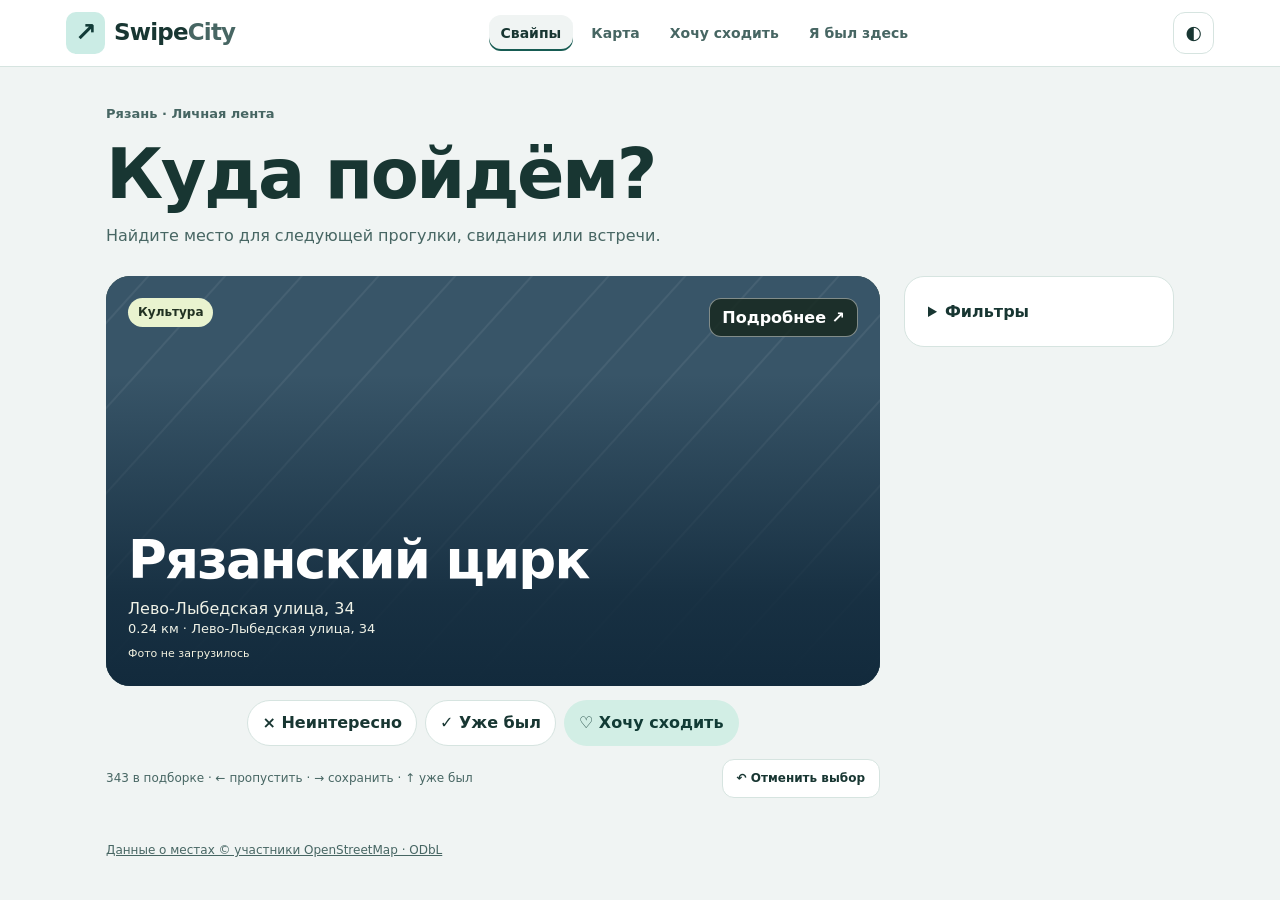
==== index.html @ a01ca1db "Add mobile SwipeCity for GitHub Pages" ====
<!doctype html>
<html lang="ru">
<head>
<meta charset="utf-8">
<meta name="viewport" content="width=device-width, initial-scale=1, viewport-fit=cover">
<meta name="theme-color" content="#eaf0f3">
<title>SwipeCity — куда пойти в Рязани</title>
<link rel="icon" href="./icon.svg">
<link rel="manifest" href="./manifest.webmanifest">
<link rel="stylesheet" href="./style.css">
<script src="./map.js" defer></script>
<script src="./local.js" defer></script><script src="./app.js" defer></script>
</head>
<body>
<header class="bar"><div class="bar-inner">
<a class="brand" href="#feed"><span class="brand-icon">↗</span>Swipe<span>City</span></a>
<nav aria-label="Разделы">
<a href="#feed" data-tab="feed">Свайпы</a>
<a href="#map" data-tab="map">Карта</a>
<a href="#saved" data-tab="saved">Хочу сходить</a>
<a href="#visits" data-tab="visits">Я был здесь</a>
</nav>
<button id="theme" class="icon" aria-label="Переключить тему">◐</button>
</div></header>
<main id="main" aria-busy="true"><p class="panel">Загружаем SwipeCity…</p></main>
<footer class="data-credit"><a href="https://www.openstreetmap.org/copyright" target="_blank" rel="noopener">Данные о местах © участники OpenStreetMap · ODbL</a></footer>
<p id="notice" class="notice" role="status" hidden></p>
<dialog id="dialog"></dialog>
</body>
</html>
---- style.css ----
*{box-sizing:border-box}
:root{color-scheme:light;--bg:#f6f5ee;--surface:#fffef9;--ink:#19281e;--muted:#536354;--line:#dce2d4;--green:#ddf176;--forest:#172c22;--red:#9c3e39}
:root[data-theme=dark]{color-scheme:dark;--bg:#151d17;--surface:#202d23;--ink:#f2f5e8;--muted:#b5c3b0;--line:#3d4f40;--red:#ffa59a}
body{margin:0;background:var(--bg);color:var(--ink);font-family:system-ui,"Segoe UI",sans-serif}
button,input,select,textarea{font:inherit}
button,a,input,select,textarea{touch-action:manipulation}
button{cursor:pointer;color:inherit;background:var(--surface);border:1px solid var(--line);border-radius:12px;padding:10px 14px;font-weight:650}
button:disabled{opacity:.55;cursor:wait}
button:hover{border-color:var(--muted)}
:focus-visible{outline:3px solid #719b2e;outline-offset:4px}
a{color:inherit}
.bar{border-bottom:1px solid var(--line);background:var(--surface)}
.bar-inner{max-width:1200px;margin:auto;min-height:74px;padding:12px 26px;display:flex;justify-content:space-between;align-items:center;gap:20px}
.brand{display:inline-flex;gap:0;align-items:center;font-weight:850;font-size:23px;letter-spacing:-.05em;text-decoration:none;white-space:nowrap}
.brand>span:last-child{color:var(--muted)}
.brand-icon{margin-right:9px;border-radius:10px;background:var(--green);color:#172519;padding:2px 9px;font-size:26px}
nav{display:flex;gap:6px}
nav a{padding:8px 12px;border-radius:10px;white-space:nowrap;text-decoration:none;color:var(--muted);font-size:14px;font-weight:650}
nav a[aria-current=page]{background:var(--bg);color:var(--ink)}
.icon{font-size:19px;padding:6px 11px}
main{max-width:1120px;margin:0 auto;padding:38px 26px 44px}
.data-credit{max-width:1120px;margin:0 auto;padding:0 26px 22px;color:var(--muted);font-size:12px}
h1,h2,h3,p{margin:0}h1{font-size:clamp(37px,6vw,70px);line-height:.98;letter-spacing:-.07em}h2{font-size:25px;letter-spacing:-.035em}h3{letter-spacing:-.02em}
.kicker{display:flex;align-items:center;gap:7px;font-size:13px;font-weight:800;letter-spacing:.06em;text-transform:uppercase;margin-bottom:13px;color:var(--muted)}
.kicker::before{content:"";display:inline-block;background:#9cb845;width:8px;height:8px;border-radius:50%}
.intro{margin-bottom:28px}.intro p:last-child{margin-top:13px;color:var(--muted)}
.layout{display:grid;grid-template-columns:minmax(0,1fr) 270px;gap:24px;align-items:start}
.panel{border:1px solid var(--line);background:var(--surface);border-radius:20px;padding:23px}
.stack{display:grid;gap:14px}.spread{display:flex;align-items:center;justify-content:space-between;gap:12px;flex-wrap:wrap}
label{display:grid;gap:7px;font-size:14px;font-weight:650}
input,select,textarea{width:100%;background:var(--bg);border:1px solid var(--line);color:var(--ink);border-radius:10px;padding:9px 11px}
fieldset{margin:0;padding:0;border:0;min-width:0}legend{margin-bottom:8px;font-size:14px;font-weight:650}
.chips{display:flex;gap:6px;flex-wrap:wrap}.chip{padding:6px 9px;border-radius:99px;border:1px solid var(--line);cursor:pointer;font-size:12px;display:flex;gap:5px;align-items:center}.chip:has(:checked){background:var(--green);color:#182318}.chip input{width:auto;margin:0;accent-color:#42612d}
.card{min-height:410px;position:relative;isolation:isolate;overflow:hidden;border-radius:24px;background:#213d32;color:#fff;display:flex;flex-direction:column;justify-content:space-between;padding:22px;touch-action:pan-y;animation:appear .24s ease-out}
.card::after{content:"";position:absolute;z-index:-1;inset:0;background:linear-gradient(0deg,#101b15 0%,#101b15bf 23%,transparent 74%)}
.card img{position:absolute;z-index:-2;inset:0;width:100%;height:100%;object-fit:cover;pointer-events:none}
.card-bg{position:absolute;inset:0;z-index:-3;background:repeating-radial-gradient(ellipse at 95% 14%,transparent 0 22px,#f6ffd122 23px 24px,transparent 25px 38px),linear-gradient(130deg,#55734d,#233b30 57%,#75854c)}
.card[data-cat=culture] .card-bg{background:repeating-radial-gradient(ellipse at 90% 14%,transparent 0 18px,#fff2d826 19px 20px,transparent 21px 35px),linear-gradient(130deg,#816648,#30352a 65%,#807b55)}
.card h2{font-size:clamp(31px,5vw,53px);line-height:.99;letter-spacing:-.055em;margin-bottom:10px}
.card p{max-width:470px;color:#f0f2e7;line-height:1.4}
.card-top{display:flex;justify-content:space-between;align-items:start;gap:10px}
.tag{border-radius:99px;background:#e9f3cf;color:#223222;padding:6px 10px;font-size:12px;font-weight:750}
.card .details{background:#182a20d9;color:#fff;border-color:#ffffff72;padding:7px 12px}
.photo-credit{display:inline-block;font-size:11px;margin-top:8px;color:#fafbea}.no-photo{display:inline-block;color:#f2f1df;font-size:11px;margin-top:8px}
.controls{display:flex;justify-content:center;flex-wrap:wrap;gap:8px;margin-top:14px}.controls button{min-height:46px}.positive{background:var(--green);color:#182318;border-color:transparent}.danger{color:var(--red)}
.muted,.hint{color:var(--muted)}.hint{font-size:13px;line-height:1.4}.center{text-align:center}.key{font-size:12px;margin-top:13px}
.empty{min-height:220px;display:grid;align-content:center;gap:9px}.narrow{max-width:620px}.row{display:grid;gap:8px}.row h2{font-size:22px}.row .spread{justify-content:start}
.badge{background:var(--bg);border-radius:12px;padding:8px 10px;font-size:13px}.notice{position:fixed;z-index:5;bottom:18px;left:50%;transform:translateX(-50%);width:max-content;max-width:calc(100% - 24px);background:var(--forest);color:#fff;border:1px solid #789771;padding:12px 16px;border-radius:12px}
dialog{width:min(510px,calc(100% - 28px));max-height:90vh;background:var(--surface);color:var(--ink);border:1px solid var(--line);border-radius:20px;padding:22px}dialog::backdrop{background:#111a15aa}
dialog img{width:100%;max-height:240px;object-fit:cover;border-radius:12px}.close{float:right;margin-left:8px}.result-top{border-color:#91a747}.room-link{display:flex;gap:8px}.room-link input{min-width:0}
@keyframes appear{from{opacity:.5;transform:translateY(5px)}to{opacity:1;transform:translateY(0)}}
@media(max-width:760px){.bar-inner{flex-wrap:wrap;padding:10px 16px;gap:6px}.bar-inner nav{width:100%;order:3;overflow:auto}.bar-inner nav a{padding:8px 9px}.layout{grid-template-columns:1fr}main{padding:25px 14px 32px}.card{min-height:370px;padding:16px}.intro{margin-bottom:18px}.panel{padding:16px}}
@media(prefers-reduced-motion:reduce){*,*::before,*::after{animation:none!important;scroll-behavior:auto!important}}

/* City map and shared navigation */
:root{--bg:#eaf0f3;--surface:#fff;--ink:#152838;--muted:#4a606f;--line:#cbd8df;--green:#cbece5;--forest:#15394b;--red:#a23f49;--city-accent:#165b52;--city-map-bg:#dbe8e6}
:root[data-theme=dark]{--bg:#17242f;--surface:#223543;--ink:#f0f6fa;--muted:#b1c5d2;--line:#405765;--red:#ffb3b8;--city-accent:#a8e2d5;--city-map-bg:#304752}
.brand-icon{background:#cbece5;color:#123c38}.positive,.chip:has(:checked){color:#113b35}
.bar-inner{min-height:62px}.bar-inner nav a{border-radius:5px}.bar-inner nav a[aria-current=page]{box-shadow:inset 0 -2px var(--city-accent)}
.intro .kicker{letter-spacing:0;text-transform:none;font-weight:650}.intro .kicker::before{display:none}
.card{animation:none}.card-bg,.card[data-cat=culture] .card-bg{background:repeating-linear-gradient(132deg,transparent 0 30px,#ffffff11 31px 32px,transparent 33px 57px),#385568}.card[data-cat=nature] .card-bg{background-color:#396259}.card::after{background:linear-gradient(0deg,#122a3c 0%,#122a3cd9 22%,transparent 76%)}
main:has(.city-board){max-width:1430px;padding-top:23px;padding-bottom:16px}.city-heading{display:grid;gap:14px;margin-bottom:16px}.city-heading h1{font-size:clamp(30px,4vw,50px);letter-spacing:-.055em}.city-filters{display:flex;gap:6px;overflow:auto;padding:2px 2px 5px}.city-filters button{white-space:nowrap;padding:7px 12px;font-size:13px;border-radius:5px}.city-filters [aria-pressed=true]{background:var(--forest);color:#fff;border-color:transparent}
.city-grid{display:grid;grid-template-columns:minmax(0,1fr) clamp(285px,28vw,350px);gap:16px;align-items:start}.city-viewport{position:relative;isolation:isolate;overflow:hidden;border:1px solid var(--line);border-radius:12px;background:var(--city-map-bg)}.city-map{height:clamp(430px,64vh,780px);background:var(--city-map-bg)}.city-locate,.city-status{position:absolute;z-index:500;top:13px;background:var(--surface);color:var(--ink);box-shadow:0 3px 12px #122a3c26}.city-locate{right:13px;border-radius:6px;padding:8px 12px}.city-status{left:13px;max-width:56%;font-size:13px;padding:8px 10px;border-radius:5px}.city-key{display:flex;align-items:center;gap:8px;font-size:12px;color:var(--muted);margin:12px 0}.city-key span{display:inline-block;width:9px;height:9px;border-radius:50%;margin-left:8px}.city-key span:first-child{margin-left:0}.key-place{background:#165b52}.key-self{background:#2167e3}.key-friend{background:#a63d48}
.city-sidebar{background:var(--surface);border:1px solid var(--line);border-radius:9px}.city-sidebar summary{cursor:pointer;padding:14px;font-size:19px;font-weight:760}.city-sidebar summary span:not(:empty){font-weight:600;font-size:13px;margin-left:6px;color:var(--muted)}.city-sidebar-body{display:grid;gap:14px;padding:0 14px 14px}.city-sidebar input,.city-sidebar button{font-size:13px;border-radius:6px;padding:8px 9px}.city-sidebar label{margin-bottom:5px}.city-sidebar .city-accent{background:var(--green);color:#113b35}.city-people{display:grid;gap:7px;color:var(--muted);font-size:13px}.city-person{display:grid;grid-template-columns:28px minmax(0,1fr);align-items:center;gap:7px;border-top:1px solid var(--line);padding-top:8px}.city-person strong{color:var(--ink);overflow-wrap:anywhere}.city-avatar{display:grid;place-items:center;color:#782e39;background:#f1d8da;width:28px;height:28px;border-radius:50%;font-weight:750}.city-person-actions{grid-column:2;display:flex;flex-wrap:wrap;gap:5px}.city-sharing{display:grid;gap:7px;padding-top:11px;border-top:1px solid var(--line)}
@media(max-width:799px){main:has(.city-board){padding:16px 12px}.city-grid{grid-template-columns:1fr;gap:9px}.city-map{height:clamp(375px,60dvh,600px)}.city-heading{gap:9px;margin-bottom:9px}.city-sidebar summary{padding:10px 12px}}

:root{--bg:#f0f4f3;--surface:#fff;--ink:#183632;--muted:#476663;--line:#d6e4e0;--green:#d2eee5;--city-map-bg:#e4ede8}
:root[data-theme=dark]{--bg:#172a28;--surface:#223835;--ink:#eff9f5;--muted:#b2d0c8;--line:#405a53;--city-map-bg:#354b43}
body{font-family:"Segoe UI Variable Text","Segoe UI",system-ui,sans-serif;line-height:1.45;-webkit-font-smoothing:antialiased}
h1,h2,h3,.brand{font-family:"Segoe UI Variable Display","Segoe UI Variable Text","Segoe UI",system-ui,sans-serif;letter-spacing:-.035em}
h1{font-weight:760;line-height:1.07}.brand{font-weight:760}.card h2{line-height:1.05;letter-spacing:-.035em}
button,nav a,input,select,textarea,.bar-inner nav a,.city-filters button,.city-sidebar input,.city-sidebar button{border-radius:12px}
.city-filters button{border-radius:999px}.city-heading h1{letter-spacing:-.036em}
.city-viewport,.city-sidebar{border-radius:23px}.city-sidebar summary{padding:16px}.city-sidebar-body{padding:0 16px 16px}
.city-map{position:relative;overflow:hidden;touch-action:none;cursor:grab;isolation:isolate}
.city-map.dragging{cursor:grabbing}.city-tiles,.city-pins{position:absolute;inset:0}.city-pins{pointer-events:none}
.city-tiles img{position:absolute;top:0;left:0;width:256px;height:256px;user-select:none;pointer-events:none;filter:saturate(.82) contrast(.96)}
.city-locate{border-radius:999px}.city-zoom{position:absolute;z-index:501;right:13px;bottom:33px;display:grid;gap:6px}
.city-zoom button{width:42px;height:42px;padding:0;border-radius:50%;font-size:23px;line-height:1;background:var(--surface);box-shadow:0 2px 8px #17352622}
.city-attribution{position:absolute;right:8px;bottom:5px;background:#fffffff0;color:#274039;font-size:11px;padding:1px 5px;border-radius:5px;z-index:500}
.board-pin{position:absolute;transform:translate(-50%,-50%);display:grid;place-items:center;width:34px;height:34px;padding:0;border:2px solid white;border-radius:50%;font-size:16px;font-weight:750;line-height:1;color:white;background:#267c69;box-shadow:0 2px 9px #18362b55;pointer-events:auto}
.board-pin:hover{border-color:white}.map-cluster{background:#24554e;font-size:13px}.map-food{background:#a45939}.map-culture{background:#675687}.map-active{background:#347294}.map-fun{background:#a55d26}.map-friend{background:#a54567;z-index:3}.map-self{background:#276bd1;z-index:4;width:42px;height:29px;border-radius:100px;font-size:12px;pointer-events:none}
.city-handle{font-size:14px}.city-register{color:var(--city-accent);font-size:14px}.controls button{border-radius:999px}

.mobile-filters summary{font-weight:700;cursor:pointer}.mobile-filters form{margin-top:14px}.city-grid{grid-template-columns:minmax(0,1fr)}
@media(max-width:680px){
body{padding-bottom:calc(72px + env(safe-area-inset-bottom))}.bar-inner{padding-left:16px;padding-right:16px}
.bar nav{position:fixed;bottom:0;left:0;right:0;z-index:800;display:grid;grid-template-columns:repeat(4,minmax(0,1fr));width:100%;padding:5px 7px calc(5px + env(safe-area-inset-bottom));background:var(--surface);border-top:1px solid var(--line);gap:4px}
.bar nav a{white-space:normal;line-height:1.15;text-align:center;display:grid;place-items:center;min-height:48px;font-size:12px;padding:6px 2px}
.intro h1{font-size:clamp(31px,8vw,45px)}.intro .kicker{margin-bottom:6px}.intro p:last-child{display:none}
main{padding-top:15px}.card{min-height:clamp(290px,50svh,510px)}.controls button{min-height:46px;padding:8px;font-size:13px}.notice{bottom:calc(76px + env(safe-area-inset-bottom))}.city-map{height:56svh}
}
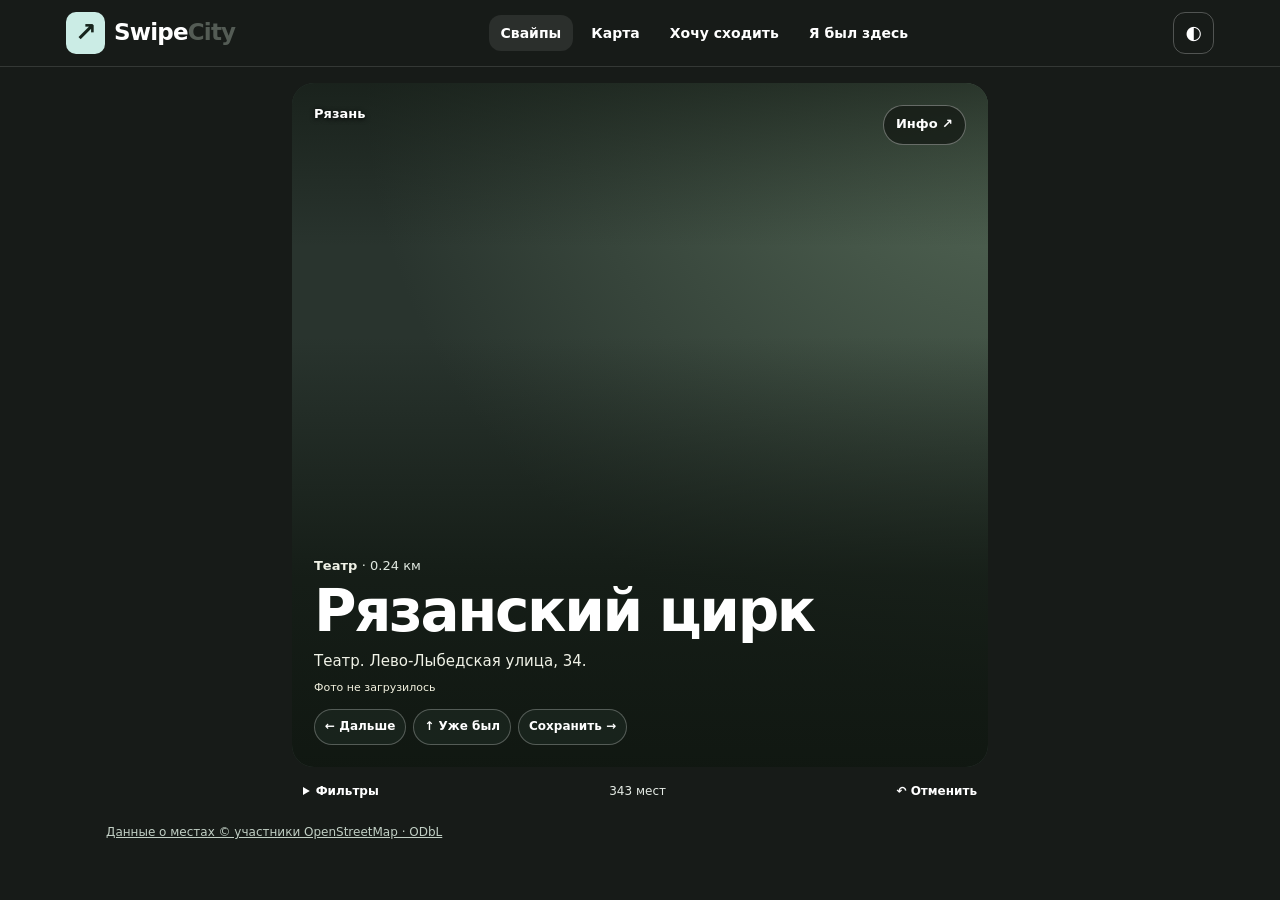
==== commit d4aa33e8: "Redesign SwipeCity discovery and verify place descriptions" ====
--- a/index.html
+++ b/index.html
@@ -7,9 +7,9 @@
 <title>SwipeCity — куда пойти в Рязани</title>
 <link rel="icon" href="./icon.svg">
 <link rel="manifest" href="./manifest.webmanifest">
-<link rel="stylesheet" href="./style.css">
+<link rel="stylesheet" href="./style.css?v=2">
 <script src="./map.js" defer></script>
-<script src="./local.js" defer></script><script src="./app.js" defer></script>
+<script src="./local.js?v=2" defer></script><script src="./app.js?v=2" defer></script>
 </head>
 <body>
 <header class="bar"><div class="bar-inner">
--- a/style.css
+++ b/style.css
@@ -90,3 +90,50 @@
 .intro h1{font-size:clamp(31px,8vw,45px)}.intro .kicker{margin-bottom:6px}.intro p:last-child{display:none}
 main{padding-top:15px}.card{min-height:clamp(290px,50svh,510px)}.controls button{min-height:46px;padding:8px;font-size:13px}.notice{bottom:calc(76px + env(safe-area-inset-bottom))}.city-map{height:56svh}
 }
+
+/* Photo-first discovery and place sheet */
+:root{--bg:#f7f7f4;--surface:#fff;--ink:#202420;--muted:#545c55;--line:#e3e6df;--green:#dcebdc;--forest:#263d31}
+body{font-family:system-ui,"Segoe UI",sans-serif}
+.feed-page{background:#171b18;color:#fff}
+.feed-page .bar{background:#171b18;border-color:#ffffff20;color:#fff}
+.feed-page .bar a,.feed-page .bar button{color:#fff}
+.feed-page .bar .icon{background:transparent;border-color:#ffffff40}
+.feed-page .bar nav a[aria-current=page]{background:#ffffff16;box-shadow:none}
+.feed-page .brand-icon{color:#18251d}
+main:has(.discover){max-width:740px;padding:16px 22px 8px}
+.discover{display:grid;gap:0}
+.immersive-card{height:min(76dvh,800px);min-height:470px;border-radius:22px;padding:22px;touch-action:none;transform:translateX(var(--drag,0));background:#29342e}
+.immersive-card::after{background:linear-gradient(180deg,#1017119c,transparent 24%,transparent 37%,#101711c9 72%,#101711fa)}
+.immersive-card .card-bg,.immersive-card[data-cat=culture] .card-bg{background:radial-gradient(ellipse at 110% 0%,#576c59,transparent 64%),#29342e}
+.immersive-card img{object-position:center 44%}
+.feed-city{font-size:13px;font-weight:650;text-shadow:0 1px 5px #000}
+.immersive-card .details{background:#141914bd;border-color:#ffffff56;font-size:13px;border-radius:999px;min-height:40px}
+.place-intro{max-width:570px}
+.place-intro h1{font-size:clamp(32px,5.7vw,58px);letter-spacing:-.04em;text-wrap:balance;margin:5px 0 8px}
+.place-intro .place-kind{font-size:13px;font-weight:700}.place-kind span{color:#e0e8e0;font-weight:500}
+.place-preview{display:-webkit-box;-webkit-line-clamp:2;-webkit-box-orient:vertical;overflow:hidden;font-size:15px}
+.swipe-hints{display:flex;flex-wrap:wrap;gap:5px 7px;margin-top:12px}
+.swipe-hints button{border:1px solid #ffffff42;color:#fff;background:#1d2821b5;padding:5px 10px;min-height:36px;border-radius:999px;font-size:12px;white-space:nowrap;font-weight:560}
+.swipe-feedback{display:none;position:absolute;top:24%;left:50%;transform:translateX(-50%);background:#152219ea;color:white;border:1px solid #ffffff62;border-radius:999px;padding:9px 15px;white-space:nowrap;font-weight:700}
+.immersive-card[data-gesture=like] .swipe-feedback,.immersive-card[data-gesture=skip] .swipe-feedback,.immersive-card[data-gesture=visit] .swipe-feedback{display:block}
+.immersive-card[data-gesture=like] .swipe-feedback::before{content:"♡ Сохранить"}.immersive-card[data-gesture=skip] .swipe-feedback::before{content:"← Дальше"}.immersive-card[data-gesture=visit] .swipe-feedback::before{content:"↑ Уже был"}
+.feed-tools{display:flex;align-items:start;justify-content:space-between;gap:8px;padding:9px 2px;color:#e5ebe5;font-size:12px;position:relative}
+.feed-tools>span{padding:7px 0}.feed-tools summary,.feed-tools>button{cursor:pointer;padding:7px 9px;border:0;color:#fff;background:transparent;font:inherit;font-weight:650}.feed-tools .mobile-filters form{position:absolute;z-index:20;bottom:100%;left:0;width:min(325px,calc(100vw - 18px));padding:15px;border-radius:15px;background:var(--surface);color:var(--ink);box-shadow:0 5px 24px #0006}.feed-page .data-credit{color:#c1cfc4}
+dialog:has(.place-sheet){padding:0;border:0;width:min(540px,calc(100% - 20px));border-radius:22px;max-height:min(87dvh,850px)}
+dialog:has(.place-sheet) .close{position:sticky;top:10px;z-index:2;margin:10px 9px -49px 0;color:white;background:#1a231cf0;border-color:#ffffff50;border-radius:999px;font-size:12px;min-height:39px}
+.sheet-hero{position:relative;isolation:isolate;display:flex;align-items:end;min-height:205px;background:#293831;color:#fff;padding:22px;overflow:hidden}
+.sheet-hero:has(img){min-height:245px}.sheet-hero::after{content:"";position:absolute;inset:0;z-index:-1;background:linear-gradient(0deg,#111913ec,transparent 84%)}
+.sheet-hero img{position:absolute;inset:0;z-index:-2;width:100%;height:100%;max-height:none;object-fit:cover;border-radius:0}
+.sheet-hero h2{font-size:clamp(26px,5vw,37px);line-height:1.08}.sheet-hero span{font-size:13px;color:#e1e9e3}
+.sheet-content{display:grid;gap:16px;padding:20px}.sheet-description{font-size:16px;line-height:1.5}
+.sheet-content dl{margin:0;display:grid;gap:8px}.sheet-content dl:empty{display:none}.sheet-content dl>div{padding:8px 0;border-top:1px solid var(--line)}
+.sheet-content dt{font-size:12px;color:var(--muted)}.sheet-content dd{margin:0;font-weight:650}
+.route-link{display:flex;justify-content:space-between;background:var(--forest);color:white;border-radius:10px;padding:11px 13px;text-decoration:none;font-weight:700}
+.sheet-links{display:flex;flex-wrap:wrap;gap:10px 16px;font-size:13px}.sheet-credit .photo-credit,.sheet-credit .no-photo{color:var(--muted);margin:0}
+@media(max-width:680px){
+  main:has(.discover){padding:0 0 3px}.feed-page .bar nav{background:#171b18;border-top-color:#ffffff25}.feed-page .bar-inner{min-height:46px;padding-block:5px}
+  .immersive-card{border-radius:0;height:calc(100dvh - 148px - env(safe-area-inset-bottom));min-height:420px;padding:14px 15px 17px}
+  .feed-tools{padding-inline:9px}.place-intro h1{font-size:clamp(31px,8vw,47px)}
+  dialog:has(.place-sheet){position:fixed;inset:auto 0 0;margin:0;width:100%;max-width:none;max-height:90dvh;border-radius:22px 22px 0 0}
+  .sheet-content{padding-bottom:calc(20px + env(safe-area-inset-bottom))}
+}
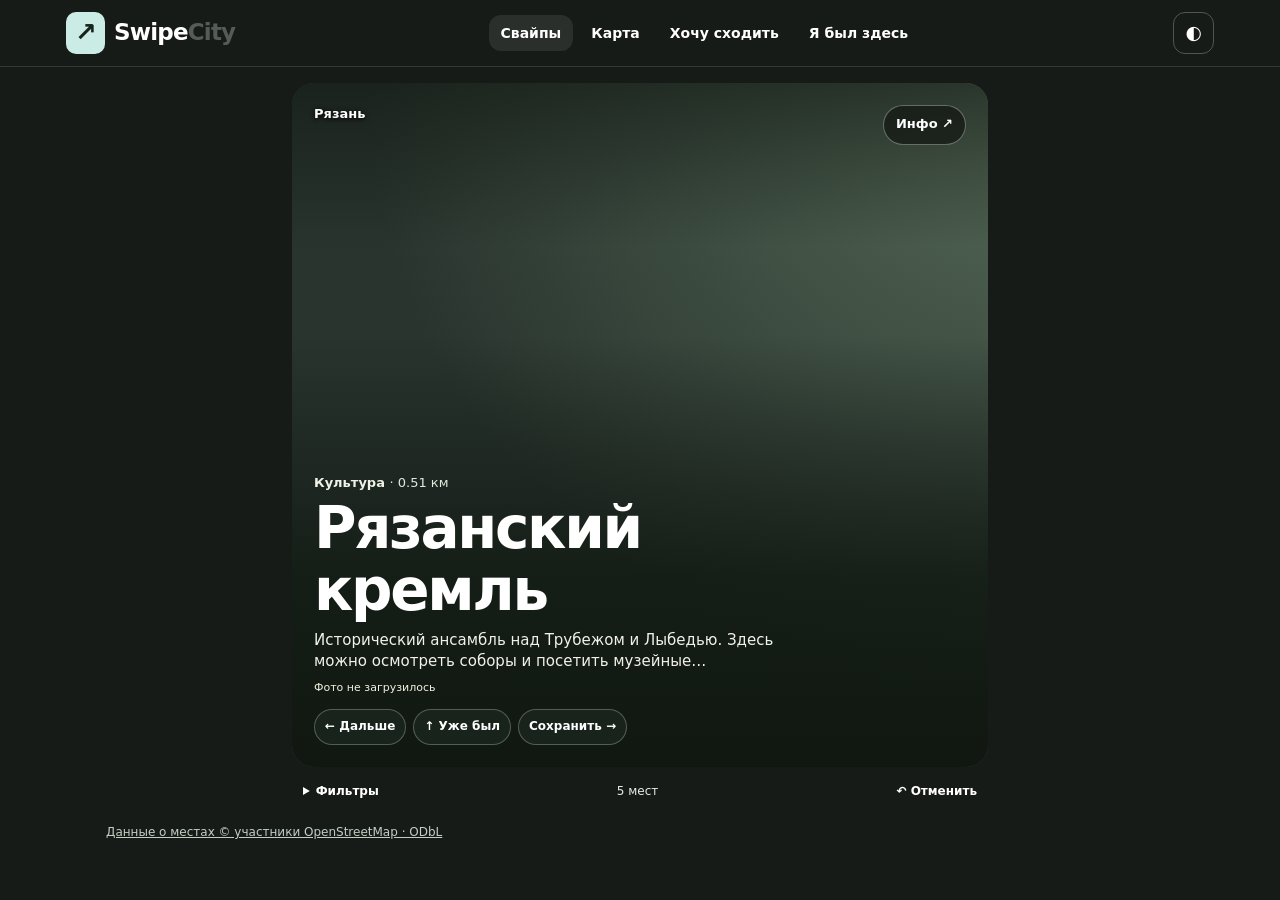
==== commit e38f02d7: "Show verified places with swipeable photo previews" ====
--- a/index.html
+++ b/index.html
@@ -7,9 +7,9 @@
 <title>SwipeCity — куда пойти в Рязани</title>
 <link rel="icon" href="./icon.svg">
 <link rel="manifest" href="./manifest.webmanifest">
-<link rel="stylesheet" href="./style.css?v=2">
+<link rel="stylesheet" href="./style.css?v=3">
 <script src="./map.js" defer></script>
-<script src="./local.js?v=2" defer></script><script src="./app.js?v=2" defer></script>
+<script src="./local.js?v=3" defer></script><script src="./app.js?v=3" defer></script>
 </head>
 <body>
 <header class="bar"><div class="bar-inner">
--- a/style.css
+++ b/style.css
@@ -137,3 +137,19 @@
   dialog:has(.place-sheet){position:fixed;inset:auto 0 0;margin:0;width:100%;max-width:none;max-height:90dvh;border-radius:22px 22px 0 0}
   .sheet-content{padding-bottom:calc(20px + env(safe-area-inset-bottom))}
 }
+
+.photo-gallery{position:relative;background:#25332b;color:#fff}
+.photo-track{display:flex;overflow-x:auto;scroll-snap-type:x mandatory;overscroll-behavior-inline:contain;scrollbar-width:none}
+.photo-track::-webkit-scrollbar{display:none}
+.photo-track figure{flex:0 0 100%;min-width:0;margin:0;scroll-snap-align:start;scroll-snap-stop:always}
+.photo-track img{display:block;width:100%;height:clamp(215px,38dvh,350px);max-height:none;object-fit:cover;border-radius:0}
+.photo-track figcaption{min-height:34px;padding:3px 12px 7px;background:#25332b}
+.gallery-controls{position:absolute;bottom:43px;left:50%;transform:translateX(-50%);display:flex;align-items:center;gap:8px;padding:3px;background:#18221ceb;border-radius:999px}
+.gallery-controls button{background:transparent;color:white;font-size:22px;line-height:1;padding:0;width:42px;height:42px;border:0;border-radius:50%}
+.gallery-controls button:disabled{opacity:.4}.photo-count{font-size:12px;min-width:37px;text-align:center}
+.gallery-empty{display:grid;place-content:center;min-height:160px;font-size:14px}
+.sheet-title h2{font-size:clamp(24px,5vw,34px);line-height:1.1;margin-top:4px}
+.sheet-title span{color:var(--muted);font-size:13px}
+.place-more{border-top:1px solid var(--line);padding-top:10px}
+.place-more summary{font-weight:700;cursor:pointer;padding:7px 0}
+.place-more .route-link{margin:8px 0 12px}
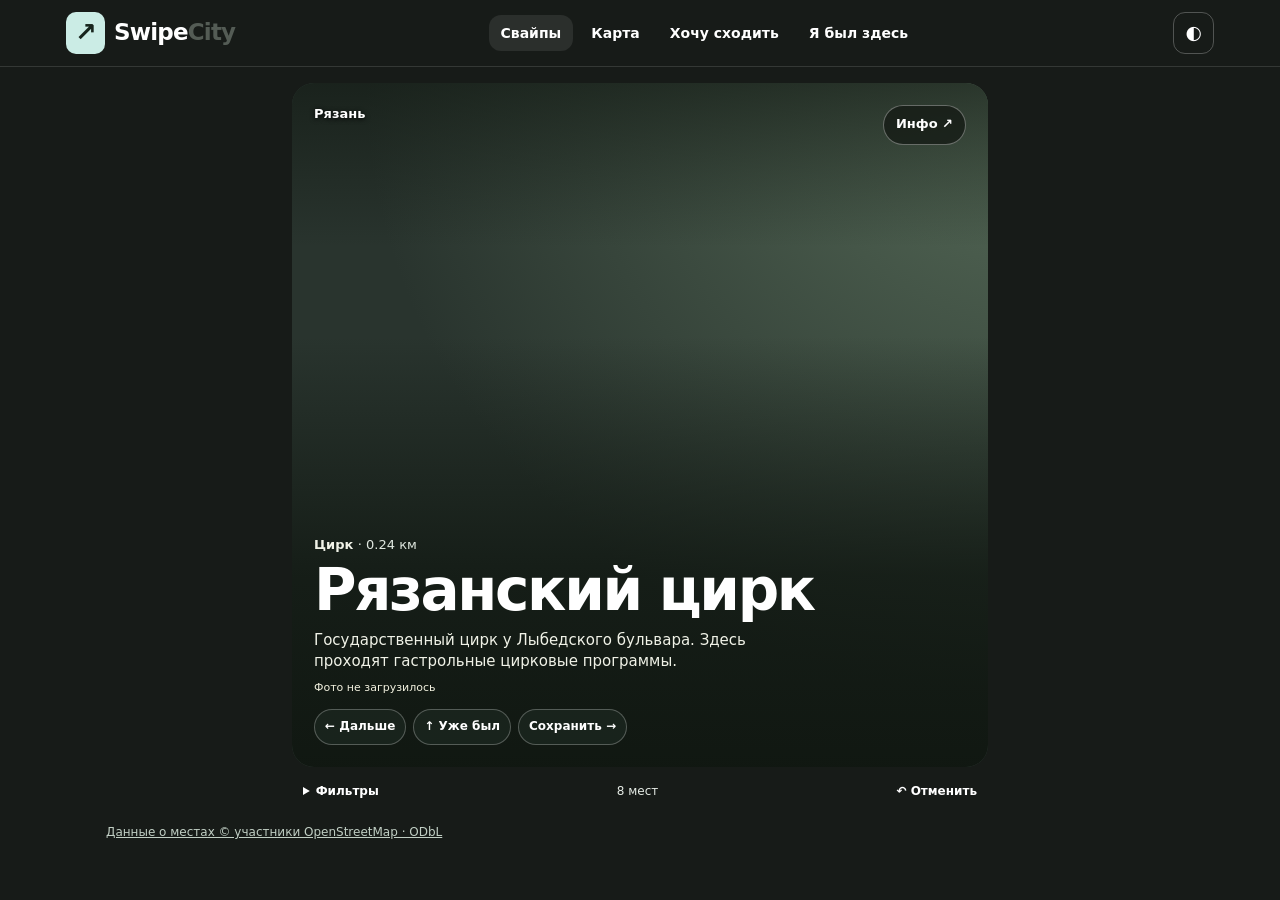
==== commit 5549f8b5: "Open exact Yandex routes and add three verified Ryazan places" ====
--- a/index.html
+++ b/index.html
@@ -7,9 +7,9 @@
 <title>SwipeCity — куда пойти в Рязани</title>
 <link rel="icon" href="./icon.svg">
 <link rel="manifest" href="./manifest.webmanifest">
-<link rel="stylesheet" href="./style.css?v=3">
-<script src="./map.js" defer></script>
-<script src="./local.js?v=3" defer></script><script src="./app.js?v=3" defer></script>
+<link rel="stylesheet" href="./style.css?v=5">
+<script src="./map.js?v=4" defer></script>
+<script src="./local.js?v=5" defer></script><script src="./app.js?v=5" defer></script>
 </head>
 <body>
 <header class="bar"><div class="bar-inner">
--- a/style.css
+++ b/style.css
@@ -153,3 +153,35 @@
 .place-more{border-top:1px solid var(--line);padding-top:10px}
 .place-more summary{font-weight:700;cursor:pointer;padding:7px 0}
 .place-more .route-link{margin:8px 0 12px}
+/* Map viewport. Only the map surface receives pan and pinch gestures. */
+.map-page{overflow:hidden;padding:0}
+.map-page .bar{position:fixed;top:0;left:0;right:0;z-index:800;background:transparent;border:0;pointer-events:none}
+.map-page .bar-inner{pointer-events:auto;background:var(--surface);border:1px solid var(--line);border-radius:18px;margin:10px auto;width:min(700px,calc(100% - 20px));min-height:54px;padding:5px 11px}
+.map-page main,.map-page main:has(.city-board){position:fixed;inset:0;max-width:none;margin:0;padding:0}
+.map-page .data-credit{display:none}
+.map-page .city-board,.map-page .city-grid,.map-page .city-viewport,.map-page .city-map{position:absolute;inset:0;height:auto;width:auto;margin:0;border:0;border-radius:0}
+.map-page .city-heading{position:absolute;top:80px;left:16px;right:16px;z-index:510;display:flex;align-items:center;gap:10px;margin:0;pointer-events:none}
+.map-page .city-heading h1{font-size:20px;letter-spacing:-.02em;background:var(--surface);border-radius:999px;padding:8px 13px;flex:none}
+.map-page .city-filters{pointer-events:auto;padding:4px 0}
+.map-page .city-filters button{min-height:40px;box-shadow:0 2px 9px #233b2924}
+.city-tiles img{transform-origin:0 0;filter:saturate(.88) contrast(.97)}
+:root[data-theme=dark] .city-tiles img{filter:invert(.89) hue-rotate(176deg) saturate(.74) brightness(.87) contrast(1.04)}
+.map-page .city-actions,.map-page .city-zoom{position:absolute;right:13px;z-index:501;display:grid;gap:8px}
+.map-page .city-actions{bottom:126px}.map-page .city-zoom{bottom:29px}
+.map-page .city-actions button,.map-page .city-zoom button{height:44px;width:44px;padding:0;border-radius:14px;background:var(--surface);color:var(--ink);font-size:23px;box-shadow:0 3px 12px #233b292f}
+.map-page .city-status{top:136px}
+.map-page .city-attribution{color:#283730;background:#f7faf5e8}
+.map-page dialog:has(.place-sheet){position:fixed;inset:auto 0 0;margin:0 auto;max-height:84dvh;border-radius:22px 22px 0 0;transform:translateY(var(--sheet-drag,0px));overscroll-behavior:contain}
+.sheet-grip{display:flex;justify-content:center;align-items:center;height:24px;background:var(--surface);touch-action:none;cursor:grab}
+.sheet-grip span{width:38px;height:4px;border-radius:999px;background:var(--muted);opacity:.55}
+dialog:has(.place-sheet) .close{top:26px;margin-bottom:-49px}
+@media(max-width:680px){
+  .map-page .bar-inner{margin:calc(6px + env(safe-area-inset-top)) 8px 0;width:calc(100% - 16px);min-height:48px}
+  .map-page .city-heading{top:calc(63px + env(safe-area-inset-top));left:9px;right:9px}
+  .map-page .city-heading h1{font-size:16px}
+  .map-page .city-actions{bottom:calc(185px + env(safe-area-inset-bottom))}
+  .map-page .city-zoom{bottom:calc(87px + env(safe-area-inset-bottom))}
+  .map-page .city-attribution{bottom:calc(63px + env(safe-area-inset-bottom))}
+  .map-page .city-status{top:calc(113px + env(safe-area-inset-top))}
+}
+.place-route .hint{display:block;margin:6px 0 0}
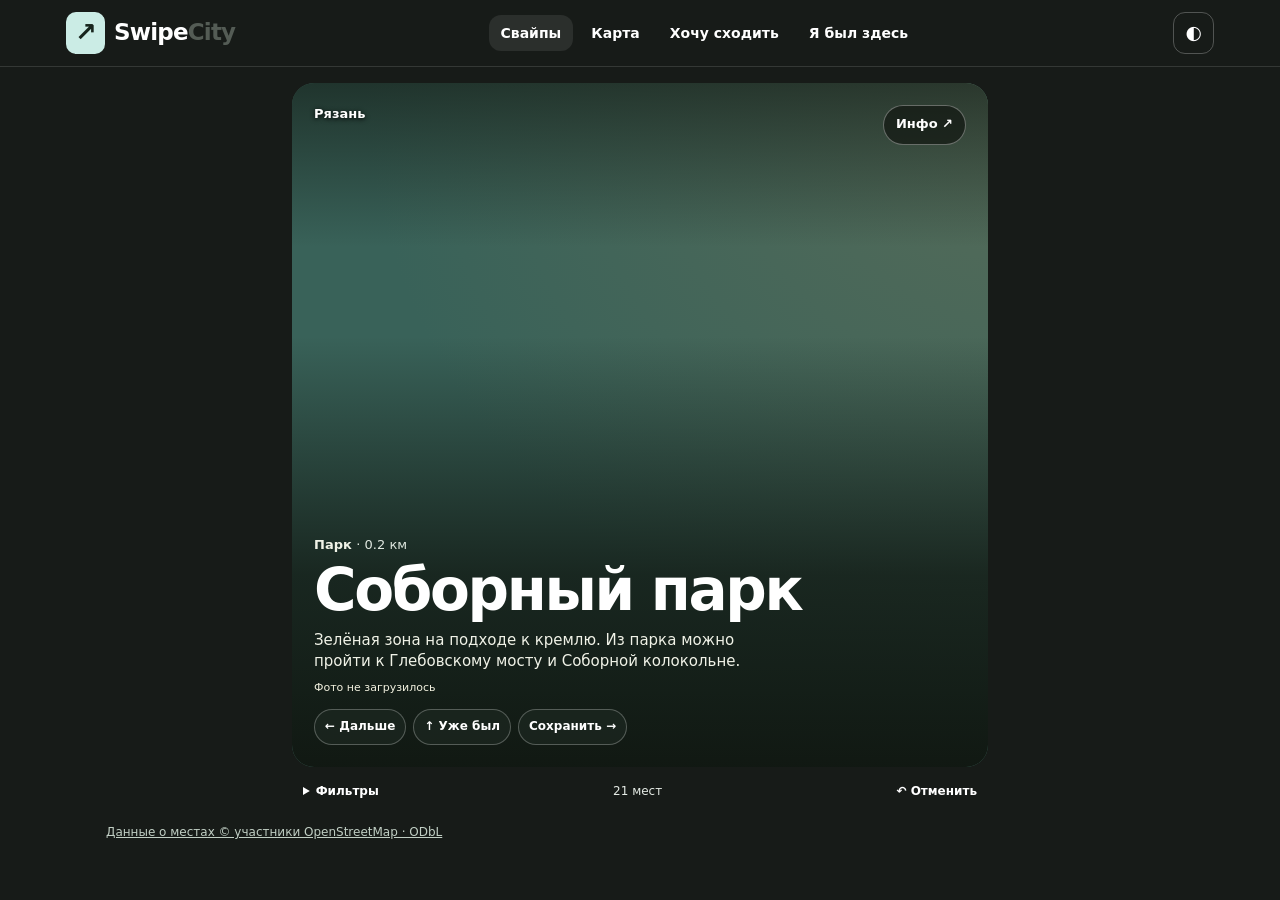
==== commit 95953e02: "Add thirteen sourced Ryazan places and allow single-photo entries" ====
--- a/index.html
+++ b/index.html
@@ -9,7 +9,7 @@
 <link rel="manifest" href="./manifest.webmanifest">
 <link rel="stylesheet" href="./style.css?v=5">
 <script src="./map.js?v=4" defer></script>
-<script src="./local.js?v=5" defer></script><script src="./app.js?v=5" defer></script>
+<script src="./local.js?v=6" defer></script><script src="./app.js?v=5" defer></script>
 </head>
 <body>
 <header class="bar"><div class="bar-inner">
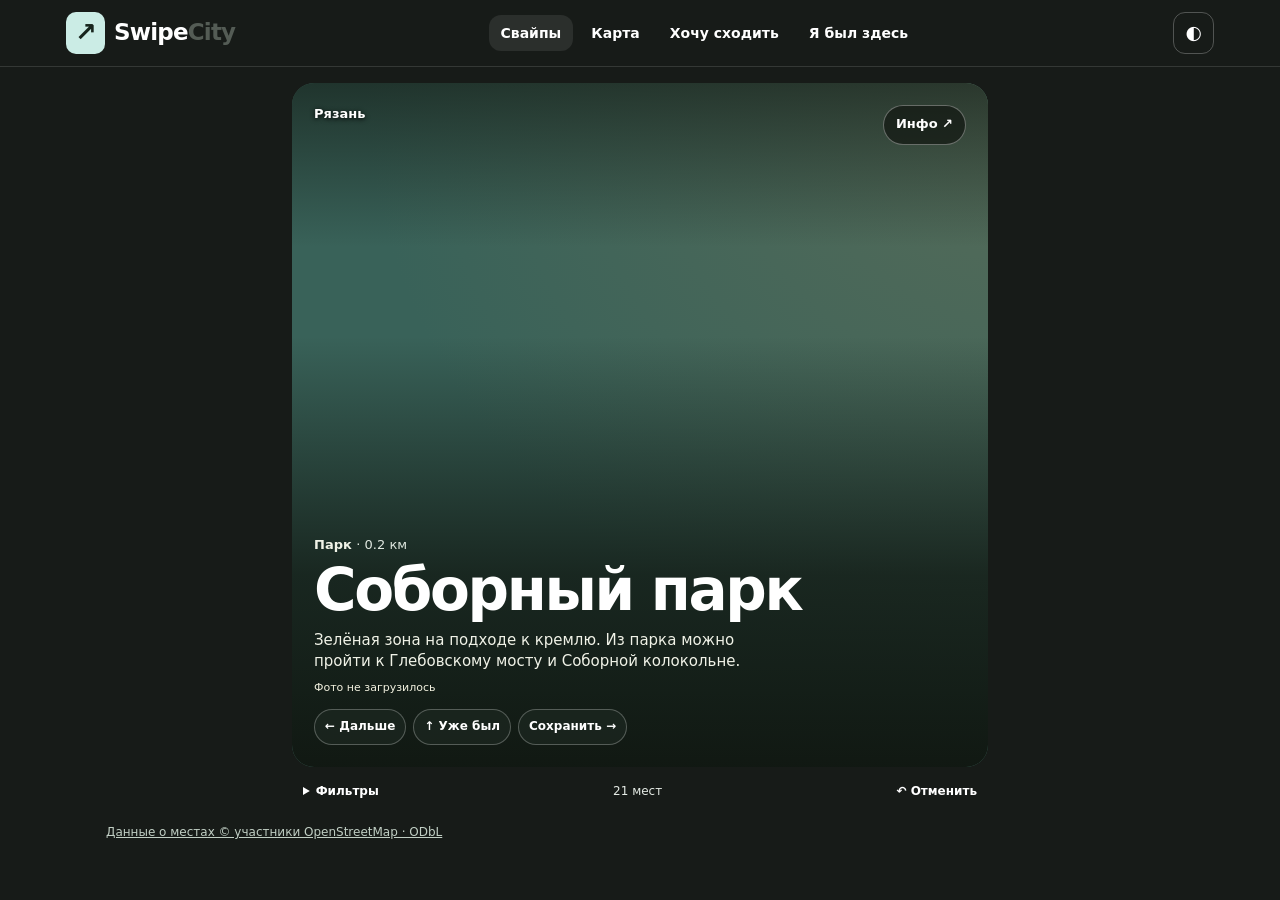
==== commit ed0f4a15: "Add resumable SwipeCity catalog pipeline and local review" ====
--- a/index.html
+++ b/index.html
@@ -8,8 +8,8 @@
 <link rel="icon" href="./icon.svg">
 <link rel="manifest" href="./manifest.webmanifest">
 <link rel="stylesheet" href="./style.css?v=5">
-<script src="./map.js?v=4" defer></script>
-<script src="./local.js?v=6" defer></script><script src="./app.js?v=5" defer></script>
+<script src="./map.js?v=7" defer></script>
+<script src="./local.js?v=7" defer></script><script src="./app.js?v=7" defer></script>
 </head>
 <body>
 <header class="bar"><div class="bar-inner">
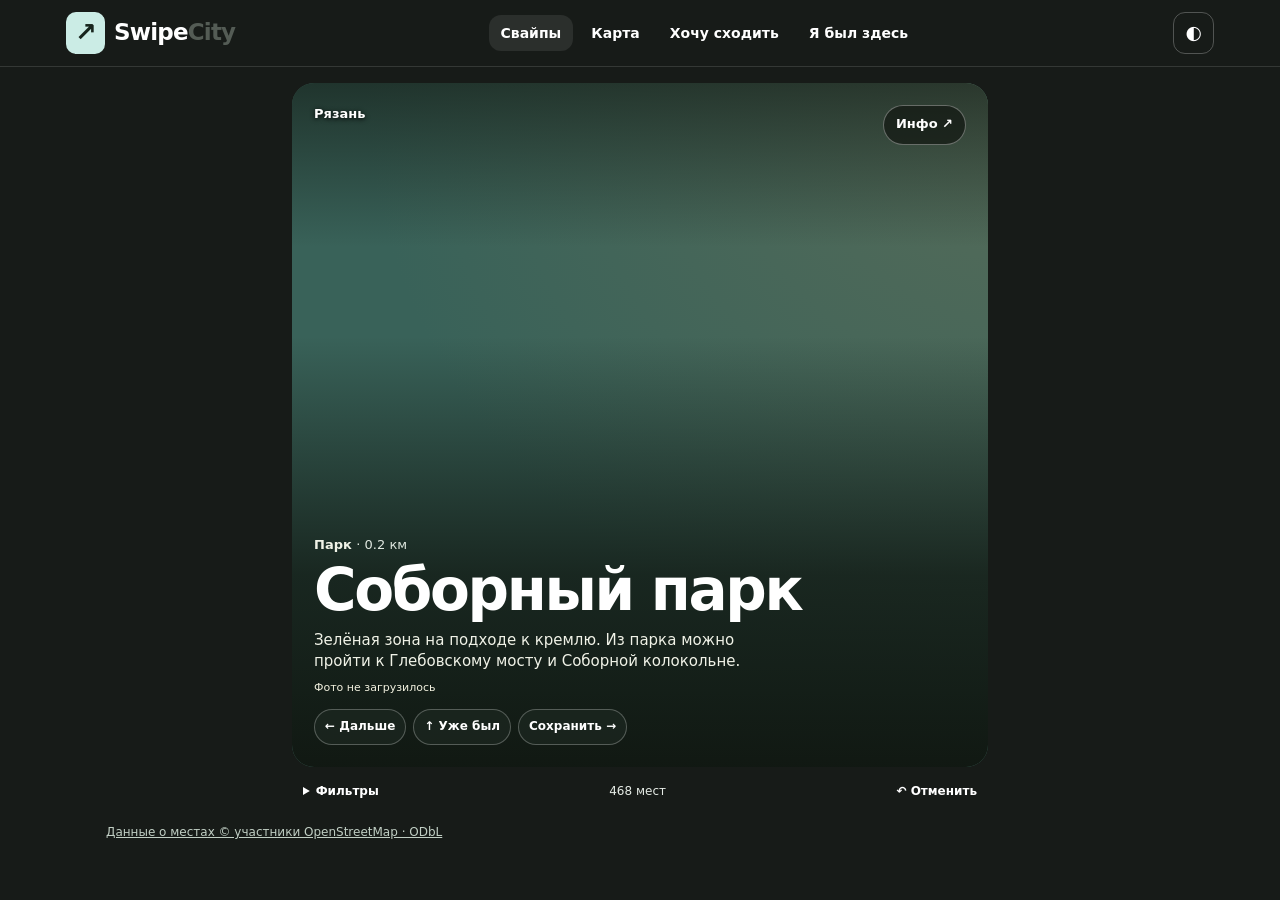
==== commit 3bccf475: "Publish automated Ryazan catalog with 619 places" ====
--- a/index.html
+++ b/index.html
@@ -9,7 +9,7 @@
 <link rel="manifest" href="./manifest.webmanifest">
 <link rel="stylesheet" href="./style.css?v=5">
 <script src="./map.js?v=7" defer></script>
-<script src="./local.js?v=7" defer></script><script src="./app.js?v=7" defer></script>
+<script src="./local.js?v=8" defer></script><script src="./app.js?v=8" defer></script>
 </head>
 <body>
 <header class="bar"><div class="bar-inner">
